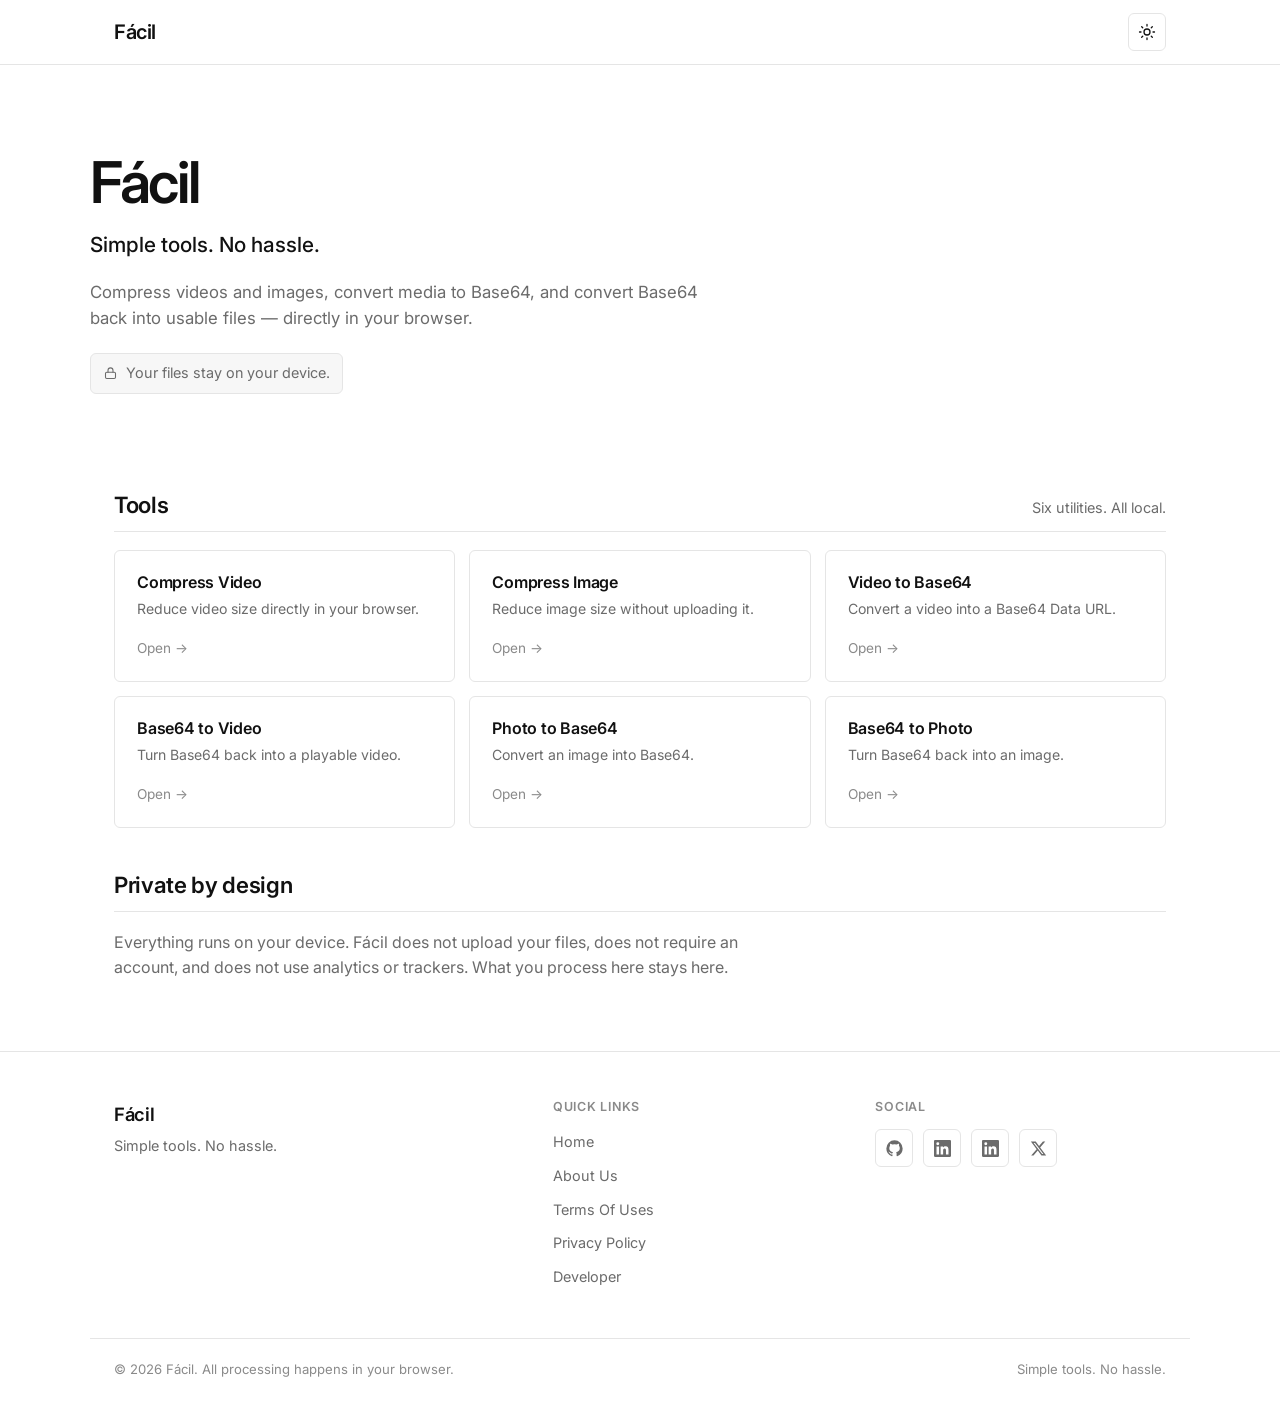
==== index.html @ db03aff7 "Add files via upload" ====
<!DOCTYPE html>
<html lang="en" data-theme="light">
<head>
<meta charset="utf-8">
<meta name="viewport" content="width=device-width, initial-scale=1, viewport-fit=cover">
<meta name="theme-color" content="#ffffff">
<meta name="description" content="Compress videos and images and convert media to and from Base64 directly in your browser. No uploads, no accounts.">
<title>Fácil — Simple Video &amp; Image Tools</title>
<link rel="icon" href="favicon.svg" type="image/svg+xml">
<script>(function(){try{var t=localStorage.getItem("facil-theme");if(!t)t=window.matchMedia("(prefers-color-scheme: dark)").matches?"dark":"light";document.documentElement.setAttribute("data-theme",t);}catch(e){}})();</script>
<link rel="preconnect" href="https://fonts.googleapis.com">
<link rel="preconnect" href="https://fonts.gstatic.com" crossorigin>
<link rel="stylesheet" href="https://fonts.googleapis.com/css2?family=Inter:wght@400;500;600;700&display=swap">
<link rel="stylesheet" href="styles.css">
</head>
<body>
<a class="skip-link" href="#main">Skip to content</a>

<header class="site-header">
  <div class="container header-inner">
    <a class="brand" href="index.html">Fácil</a>
    <button class="icon-btn" id="themeToggle" type="button" aria-label="Toggle dark mode" title="Toggle theme">
      <svg viewBox="0 0 24 24" fill="none" stroke="currentColor" stroke-width="1.7" stroke-linecap="round" stroke-linejoin="round" aria-hidden="true">
        <circle cx="12" cy="12" r="4"></circle>
        <path d="M12 2v2M12 20v2M4.9 4.9l1.4 1.4M17.7 17.7l1.4 1.4M2 12h2M20 12h2M4.9 19.1l1.4-1.4M17.7 6.3l1.4-1.4"></path>
      </svg>
    </button>
  </div>
</header>

<main id="main">

  <!-- ================= HOME ================= -->
  <section id="homeView">
    <div class="container hero">
      <h1>Fácil</h1>
      <p class="tagline">Simple tools. No hassle.</p>
      <p class="lead">Compress videos and images, convert media to Base64, and convert Base64 back into usable files — directly in your browser.</p>
      <p class="privacy-line">
        <svg viewBox="0 0 24 24" fill="none" stroke="currentColor" stroke-width="1.7" stroke-linecap="round" stroke-linejoin="round" aria-hidden="true"><rect x="4" y="10" width="16" height="10" rx="2"></rect><path d="M8 10V7a4 4 0 0 1 8 0v3"></path></svg>
        Your files stay on your device.
      </p>
    </div>

    <div class="container">
      <div class="section-head">
        <h2>Tools</h2>
        <p>Six utilities. All local.</p>
      </div>
      <div class="tool-grid">
        <button class="tool-card" data-tool="compress-video" type="button">
          <h3>Compress Video</h3>
          <p>Reduce video size directly in your browser.</p>
          <span class="card-arrow">Open &rarr;</span>
        </button>
        <button class="tool-card" data-tool="compress-image" type="button">
          <h3>Compress Image</h3>
          <p>Reduce image size without uploading it.</p>
          <span class="card-arrow">Open &rarr;</span>
        </button>
        <button class="tool-card" data-tool="video-to-base64" type="button">
          <h3>Video to Base64</h3>
          <p>Convert a video into a Base64 Data URL.</p>
          <span class="card-arrow">Open &rarr;</span>
        </button>
        <button class="tool-card" data-tool="base64-to-video" type="button">
          <h3>Base64 to Video</h3>
          <p>Turn Base64 back into a playable video.</p>
          <span class="card-arrow">Open &rarr;</span>
        </button>
        <button class="tool-card" data-tool="photo-to-base64" type="button">
          <h3>Photo to Base64</h3>
          <p>Convert an image into Base64.</p>
          <span class="card-arrow">Open &rarr;</span>
        </button>
        <button class="tool-card" data-tool="base64-to-photo" type="button">
          <h3>Base64 to Photo</h3>
          <p>Turn Base64 back into an image.</p>
          <span class="card-arrow">Open &rarr;</span>
        </button>
      </div>

      <div class="section-head">
        <h2>Private by design</h2>
      </div>
      <p style="max-width:660px">Everything runs on your device. Fácil does not upload your files, does not require an account, and does not use analytics or trackers. What you process here stays here.</p>
    </div>
  </section>

  <!-- ================= VIDEO COMPRESSOR ================= -->
  <section class="tool-view" id="tool-compress-video" hidden>
    <div class="container">
      <a class="back-link" href="#home">&larr; All tools</a>
      <h1>Compress Video</h1>
      <p class="tool-sub">Reduce a video's file size in your browser. Choose a target size and Fácil encodes a new version locally. Nothing is uploaded.</p>

      <div class="two-col">
        <div class="panel">
          <div class="field">
            <label for="vc-file">Select video</label>
            <input id="vc-file" type="file" accept="video/mp4,video/webm,video/quicktime,video/x-m4v,video/*">
            <p class="help">MP4, WebM, MOV, M4V and other browser-supported formats.</p>
          </div>

          <div class="file-info" id="vc-info" hidden>
            <p class="file-name" id="vc-name">—</p>
            <dl>
              <dt>Size</dt><dd id="vc-size">—</dd>
              <dt>Duration</dt><dd id="vc-duration">—</dd>
              <dt>Resolution</dt><dd id="vc-res">—</dd>
              <dt>Format</dt><dd id="vc-format">—</dd>
            </dl>
          </div>

          <div id="vc-controls" hidden>
            <div class="field">
              <span class="help" style="margin:0 0 6px;display:block;font-weight:500;color:var(--text);font-size:.85rem">Target size</span>
              <div class="chip-row" role="radiogroup" aria-label="Target size">
                <label class="chip"><input type="radio" name="vc-target" value="30">30 MB</label>
                <label class="chip"><input type="radio" name="vc-target" value="25">25 MB</label>
                <label class="chip"><input type="radio" name="vc-target" value="20">20 MB</label>
                <label class="chip"><input type="radio" name="vc-target" value="custom">Custom</label>
              </div>
            </div>
            <div class="field" id="vc-custom-wrap" hidden>
              <label for="vc-custom">Custom target (MB)</label>
              <input id="vc-custom" type="number" min="0.1" step="0.1" value="15" inputmode="decimal">
            </div>
            <button class="btn btn-primary btn-block" id="vc-run" type="button">Compress Video</button>
          </div>

          <div class="progress-wrap" id="vc-progress" hidden>
            <p class="progress-status" id="vc-status">Preparing video…</p>
            <div class="progress-track"><div class="progress-bar" id="vc-bar"></div></div>
          </div>
          <div class="msg error" id="vc-error" hidden role="alert"></div>
        </div>

        <div>
          <div class="preview-box" id="vc-preview">
            <span class="preview-empty">No video selected</span>
          </div>
          <div class="result-box" id="vc-result" hidden>
            <p class="result-title">Complete</p>
            <div class="result-stats">
              <div class="stat"><div class="k">Original</div><div class="v" id="vc-r-orig">—</div></div>
              <div class="stat"><div class="k">Compressed</div><div class="v" id="vc-r-new">—</div></div>
              <div class="stat"><div class="k">Saved</div><div class="v ok" id="vc-r-saved">—</div></div>
              <div class="stat"><div class="k">Reduction</div><div class="v ok" id="vc-r-pct">—</div></div>
            </div>
            <button class="btn btn-primary btn-block" id="vc-download" type="button">Download Compressed Video</button>
          </div>
          <p class="help mt-16">Compression re-encodes the video in real time, so it takes about as long as the video's duration. The output is a close approximation of your target, not an exact figure.</p>
        </div>
      </div>
    </div>
  </section>

  <!-- ================= IMAGE COMPRESSOR ================= -->
  <section class="tool-view" id="tool-compress-image" hidden>
    <div class="container">
      <a class="back-link" href="#home">&larr; All tools</a>
      <h1>Compress Image</h1>
      <p class="tool-sub">Shrink an image without uploading it. Pick a quality or aim for a target size, and choose the output format.</p>

      <div class="two-col">
        <div class="panel">
          <div class="field">
            <label for="ic-file">Select image</label>
            <input id="ic-file" type="file" accept="image/jpeg,image/png,image/webp,image/*">
          </div>

          <div class="file-info" id="ic-info" hidden>
            <p class="file-name" id="ic-name">—</p>
            <dl>
              <dt>Size</dt><dd id="ic-size">—</dd>
              <dt>Dimensions</dt><dd id="ic-dims">—</dd>
              <dt>Format</dt><dd id="ic-fmt">—</dd>
            </dl>
          </div>

          <div id="ic-controls" hidden>
            <div class="field">
              <label for="ic-quality">Compression quality: <span id="ic-q-val">80</span>%</label>
              <input id="ic-quality" type="range" min="10" max="100" value="80" step="1">
              <p class="help">Lower quality means a smaller file. Applies to JPEG and WebP.</p>
            </div>
            <div class="field">
              <label for="ic-format">Output format</label>
              <select id="ic-format">
                <option value="image/jpeg">JPEG</option>
                <option value="image/webp">WebP</option>
                <option value="image/png">PNG (lossless)</option>
              </select>
            </div>
            <div class="field">
              <label for="ic-target">Target size (optional, KB)</label>
              <input id="ic-target" type="number" min="1" step="1" placeholder="e.g. 300" inputmode="numeric">
              <p class="help">Leave blank to use the quality slider. Target size is not available for PNG.</p>
            </div>
            <button class="btn btn-primary btn-block" id="ic-run" type="button">Compress Image</button>
          </div>

          <div class="msg error" id="ic-error" hidden role="alert"></div>
        </div>

        <div>
          <div class="preview-box" id="ic-preview">
            <span class="preview-empty">No image selected</span>
          </div>
          <div class="result-box" id="ic-result" hidden>
            <p class="result-title">Complete</p>
            <div class="result-stats">
              <div class="stat"><div class="k">Original</div><div class="v" id="ic-r-orig">—</div></div>
              <div class="stat"><div class="k">Compressed</div><div class="v" id="ic-r-new">—</div></div>
              <div class="stat"><div class="k">Saved</div><div class="v ok" id="ic-r-saved">—</div></div>
              <div class="stat"><div class="k">Reduction</div><div class="v ok" id="ic-r-pct">—</div></div>
            </div>
            <button class="btn btn-primary btn-block" id="ic-download" type="button">Download Compressed Image</button>
          </div>
        </div>
      </div>
    </div>
  </section>

  <!-- ================= VIDEO TO BASE64 ================= -->
  <section class="tool-view" id="tool-video-to-base64" hidden>
    <div class="container">
      <a class="back-link" href="#home">&larr; All tools</a>
      <h1>Video to Base64</h1>
      <p class="tool-sub">Convert a video into a Base64 Data URL, entirely on your device.</p>

      <div class="two-col">
        <div class="panel">
          <div class="field">
            <label for="vb-file">Select video</label>
            <input id="vb-file" type="file" accept="video/*">
          </div>
          <div class="file-info" id="vb-info" hidden>
            <p class="file-name" id="vb-name">—</p>
            <dl>
              <dt>Size</dt><dd id="vb-size">—</dd>
              <dt>Format</dt><dd id="vb-format">—</dd>
            </dl>
          </div>
          <button class="btn btn-primary btn-block" id="vb-run" type="button" hidden>Convert to Base64</button>
          <div class="progress-wrap" id="vb-progress" hidden>
            <p class="progress-status" id="vb-status">Reading file…</p>
            <div class="progress-track"><div class="progress-bar" id="vb-bar"></div></div>
          </div>
          <div class="msg warn" id="vb-warn" hidden>Large videos can produce extremely large Base64 strings (roughly 33% bigger than the file itself). This may use significant memory and the text may be slow to copy.</div>
          <div class="msg error" id="vb-error" hidden role="alert"></div>
        </div>

        <div>
          <div class="field">
            <div class="spread">
              <label for="vb-output">Base64 output</label>
              <span class="count-note" id="vb-count"></span>
            </div>
            <textarea id="vb-output" readonly placeholder="Base64 output appears here…" spellcheck="false" aria-label="Base64 output"></textarea>
          </div>
          <div class="row">
            <button class="btn btn-sm" id="vb-copy" type="button" disabled>Copy</button>
            <button class="btn btn-sm" id="vb-download" type="button" disabled>Download .txt</button>
          </div>
        </div>
      </div>
    </div>
  </section>

  <!-- ================= BASE64 TO VIDEO ================= -->
  <section class="tool-view" id="tool-base64-to-video" hidden>
    <div class="container">
      <a class="back-link" href="#home">&larr; All tools</a>
      <h1>Base64 to Video</h1>
      <p class="tool-sub">Paste a Base64 Data URL or raw Base64 and turn it back into a playable video. Decoding happens locally.</p>

      <div class="two-col">
        <div class="panel">
          <div class="field">
            <label for="bv-input">Base64 input</label>
            <textarea id="bv-input" placeholder="data:video/mp4;base64,… or raw Base64" spellcheck="false"></textarea>
          </div>
          <div class="field">
            <label for="bv-mime">MIME type (if not included in the string)</label>
            <select id="bv-mime">
              <option value="">Auto-detect</option>
              <option value="video/mp4">video/mp4</option>
              <option value="video/webm">video/webm</option>
              <option value="video/quicktime">video/quicktime (MOV)</option>
              <option value="video/x-m4v">video/x-m4v</option>
            </select>
          </div>
          <button class="btn btn-primary btn-block" id="bv-run" type="button">Decode to Video</button>
          <div class="msg error" id="bv-error" hidden role="alert"></div>
        </div>

        <div>
          <div class="file-info" id="bv-info" hidden>
            <p class="file-name" id="bv-name">—</p>
            <dl>
              <dt>Detected format</dt><dd id="bv-format">—</dd>
              <dt>File size</dt><dd id="bv-size">—</dd>
            </dl>
          </div>
          <div class="preview-box" id="bv-preview">
            <span class="preview-empty">No video decoded</span>
          </div>
          <div class="mt-16">
            <button class="btn btn-primary btn-block" id="bv-download" type="button" disabled>Download Video</button>
          </div>
        </div>
      </div>
    </div>
  </section>

  <!-- ================= PHOTO TO BASE64 ================= -->
  <section class="tool-view" id="tool-photo-to-base64" hidden>
    <div class="container">
      <a class="back-link" href="#home">&larr; All tools</a>
      <h1>Photo to Base64</h1>
      <p class="tool-sub">Convert an image into a Base64 Data URL. Nothing leaves your device.</p>

      <div class="two-col">
        <div class="panel">
          <div class="field">
            <label for="pb-file">Select image</label>
            <input id="pb-file" type="file" accept="image/*">
          </div>
          <div class="file-info" id="pb-info" hidden>
            <p class="file-name" id="pb-name">—</p>
            <dl>
              <dt>Size</dt><dd id="pb-size">—</dd>
              <dt>Format</dt><dd id="pb-format">—</dd>
            </dl>
          </div>
          <button class="btn btn-primary btn-block" id="pb-run" type="button" hidden>Convert to Base64</button>
          <div class="msg warn" id="pb-warn" hidden>Very large images produce very long Base64 strings. This may use significant memory.</div>
          <div class="msg error" id="pb-error" hidden role="alert"></div>
        </div>

        <div>
          <div class="preview-box" id="pb-preview">
            <span class="preview-empty">No image selected</span>
          </div>
          <div class="field mt-16">
            <div class="spread">
              <label for="pb-output">Base64 output</label>
              <span class="count-note" id="pb-count"></span>
            </div>
            <textarea id="pb-output" readonly placeholder="Base64 output appears here…" spellcheck="false" aria-label="Base64 output"></textarea>
          </div>
          <div class="row">
            <button class="btn btn-sm" id="pb-copy" type="button" disabled>Copy</button>
            <button class="btn btn-sm" id="pb-download" type="button" disabled>Download .txt</button>
          </div>
        </div>
      </div>
    </div>
  </section>

  <!-- ================= BASE64 TO PHOTO ================= -->
  <section class="tool-view" id="tool-base64-to-photo" hidden>
    <div class="container">
      <a class="back-link" href="#home">&larr; All tools</a>
      <h1>Base64 to Photo</h1>
      <p class="tool-sub">Paste a Base64 Data URL or raw Base64 and decode it back into an image, locally.</p>

      <div class="two-col">
        <div class="panel">
          <div class="field">
            <label for="bp-input">Base64 input</label>
            <textarea id="bp-input" placeholder="data:image/png;base64,… or raw Base64" spellcheck="false"></textarea>
          </div>
          <div class="field">
            <label for="bp-mime">MIME type (if not included in the string)</label>
            <select id="bp-mime">
              <option value="">Auto-detect</option>
              <option value="image/jpeg">image/jpeg</option>
              <option value="image/png">image/png</option>
              <option value="image/webp">image/webp</option>
              <option value="image/gif">image/gif</option>
            </select>
          </div>
          <button class="btn btn-primary btn-block" id="bp-run" type="button">Decode to Image</button>
          <div class="msg error" id="bp-error" hidden role="alert"></div>
        </div>

        <div>
          <div class="file-info" id="bp-info" hidden>
            <p class="file-name" id="bp-name">—</p>
            <dl>
              <dt>Detected format</dt><dd id="bp-format">—</dd>
              <dt>File size</dt><dd id="bp-size">—</dd>
            </dl>
          </div>
          <div class="preview-box" id="bp-preview">
            <span class="preview-empty">No image decoded</span>
          </div>
          <div class="mt-16">
            <button class="btn btn-primary btn-block" id="bp-download" type="button" disabled>Download Image</button>
          </div>
        </div>
      </div>
    </div>
  </section>

</main>

<footer class="site-footer">
  <div class="container footer-grid">
    <div class="footer-brand">
      <span class="brand">Fácil</span>
      <p>Simple tools. No hassle.</p>
    </div>
    <div class="footer-col">
      <h4>Quick Links</h4>
      <ul>
        <li><a href="index.html">Home</a></li>
        <li><a href="about.html">About Us</a></li>
        <li><a href="terms.html">Terms Of Uses</a></li>
        <li><a href="privacy.html">Privacy Policy</a></li>
        <li><a href="developer.html">Developer</a></li>
      </ul>
    </div>
    <div class="footer-col">
      <h4>Social</h4>
      <div class="socials">
        <a href="https://github.com/ItsNobodyX" target="_blank" rel="noopener noreferrer" aria-label="GitHub: Developer profile">
          <svg viewBox="0 0 24 24" fill="currentColor" aria-hidden="true"><path d="M12 .5A11.5 11.5 0 0 0 .5 12a11.5 11.5 0 0 0 7.86 10.92c.58.1.79-.25.79-.56v-2c-3.2.7-3.88-1.54-3.88-1.54-.53-1.34-1.29-1.7-1.29-1.7-1.05-.72.08-.7.08-.7 1.16.08 1.77 1.2 1.77 1.2 1.03 1.77 2.7 1.26 3.36.96.1-.75.4-1.26.73-1.55-2.55-.29-5.24-1.28-5.24-5.7 0-1.26.45-2.29 1.19-3.1-.12-.29-.52-1.46.11-3.05 0 0 .97-.31 3.18 1.18a11 11 0 0 1 5.8 0c2.2-1.49 3.17-1.18 3.17-1.18.63 1.59.23 2.76.11 3.05.74.81 1.19 1.84 1.19 3.1 0 4.43-2.7 5.4-5.26 5.69.41.36.78 1.06.78 2.14v3.17c0 .31.2.67.8.56A11.5 11.5 0 0 0 23.5 12 11.5 11.5 0 0 0 12 .5Z"/></svg>
        </a>
        <a href="https://www.linkedin.com/in/nikhil-kumar-31b914341" target="_blank" rel="noopener noreferrer" aria-label="Developer Profile: Follow me">
          <svg viewBox="0 0 24 24" fill="currentColor" aria-hidden="true"><path d="M20.45 20.45h-3.56v-5.57c0-1.33-.02-3.04-1.85-3.04-1.85 0-2.13 1.45-2.13 2.94v5.67H9.35V9h3.42v1.56h.05c.48-.9 1.64-1.85 3.37-1.85 3.6 0 4.27 2.37 4.27 5.46v6.28ZM5.34 7.43a2.06 2.06 0 1 1 0-4.13 2.06 2.06 0 0 1 0 4.13ZM7.12 20.45H3.55V9h3.57v11.45ZM22.22 0H1.77C.79 0 0 .77 0 1.73v20.54C0 23.23.79 24 1.77 24h20.45c.98 0 1.78-.77 1.78-1.73V1.73C24 .77 23.2 0 22.22 0Z"/></svg>
        </a>
        <a href="https://www.linkedin.com/company/kimitechnologies/" target="_blank" rel="noopener noreferrer" aria-label="Company Profile: Follow page">
          <svg viewBox="0 0 24 24" fill="currentColor" aria-hidden="true"><path d="M20.45 20.45h-3.56v-5.57c0-1.33-.02-3.04-1.85-3.04-1.85 0-2.13 1.45-2.13 2.94v5.67H9.35V9h3.42v1.56h.05c.48-.9 1.64-1.85 3.37-1.85 3.6 0 4.27 2.37 4.27 5.46v6.28ZM5.34 7.43a2.06 2.06 0 1 1 0-4.13 2.06 2.06 0 0 1 0 4.13ZM7.12 20.45H3.55V9h3.57v11.45ZM22.22 0H1.77C.79 0 0 .77 0 1.73v20.54C0 23.23.79 24 1.77 24h20.45c.98 0 1.78-.77 1.78-1.73V1.73C24 .77 23.2 0 22.22 0Z"/></svg>
        </a>
        <a href="https://x.com/mrnooffline" target="_blank" rel="noopener noreferrer" aria-label="Developer Profile: Follow me">
          <svg viewBox="0 0 24 24" fill="currentColor" aria-hidden="true"><path d="M18.24 2.25h3.31l-7.23 8.26 8.5 11.24h-6.66l-5.22-6.82-5.97 6.82H1.66l7.73-8.84L1.25 2.25h6.83l4.71 6.23 5.45-6.23Zm-1.16 17.52h1.83L7.02 4.13H5.06l12.02 15.64Z"/></svg>
        </a>
      </div>
    </div>
  </div>
  <div class="container footer-bottom">
    <span>© 2026 Fácil. All processing happens in your browser.</span>
    <span>Simple tools. No hassle.</span>
  </div>
</footer>

<script src="script.js" defer></script>
</body>
</html>
---- styles.css ----
/* Fácil — design system
   Minimal, editorial, monochrome. OpenAI-inspired principles, original assets. */

:root {
  --bg: #ffffff;
  --bg-2: #f7f7f7;
  --surface: #ffffff;
  --border: #e5e5e5;
  --border-strong: #d4d4d4;
  --text: #111111;
  --text-2: #6b6b6b;
  --text-3: #8a8a8a;
  --accent: #111111;
  --accent-text: #ffffff;
  --danger: #b42318;
  --danger-bg: #fef3f2;
  --ok: #067647;
  --focus: #111111;
  --radius: 6px;
  --radius-sm: 4px;
  --maxw: 1100px;
  --header-h: 64px;
  color-scheme: light;
}

html[data-theme="dark"] {
  --bg: #0d0d0d;
  --bg-2: #171717;
  --surface: #171717;
  --border: #2a2a2a;
  --border-strong: #3a3a3a;
  --text: #f5f5f5;
  --text-2: #a0a0a0;
  --text-3: #7d7d7d;
  --accent: #f5f5f5;
  --accent-text: #0d0d0d;
  --danger: #ff9a8f;
  --danger-bg: #2a1614;
  --ok: #7ee2b0;
  --focus: #f5f5f5;
  color-scheme: dark;
}

* { box-sizing: border-box; }

html { -webkit-text-size-adjust: 100%; }

body {
  margin: 0;
  background: var(--bg);
  color: var(--text);
  font-family: "Inter", "Helvetica Neue", Helvetica, Arial, sans-serif;
  font-size: 16px;
  line-height: 1.55;
  font-weight: 400;
  -webkit-font-smoothing: antialiased;
  text-rendering: optimizeLegibility;
}

h1, h2, h3, h4 {
  font-weight: 600;
  line-height: 1.18;
  letter-spacing: -0.015em;
  margin: 0 0 0.5em;
  color: var(--text);
}
h1 { font-size: 2.1rem; letter-spacing: -0.03em; }
h2 { font-size: 1.4rem; }
h3 { font-size: 1.05rem; }
p { margin: 0 0 1em; color: var(--text-2); }
a { color: var(--text); text-decoration: none; }
a:hover { text-decoration: underline; text-underline-offset: 3px; }

.container {
  width: 100%;
  max-width: var(--maxw);
  margin: 0 auto;
  padding: 0 24px;
}

.skip-link {
  position: absolute;
  left: -9999px;
  top: 0;
  background: var(--accent);
  color: var(--accent-text);
  padding: 10px 14px;
  z-index: 100;
  border-radius: var(--radius-sm);
}
.skip-link:focus { left: 12px; top: 12px; }

/* ---------- Header ---------- */
.site-header {
  position: sticky;
  top: 0;
  z-index: 40;
  background: color-mix(in srgb, var(--bg) 88%, transparent);
  backdrop-filter: saturate(180%) blur(10px);
  border-bottom: 1px solid var(--border);
}
.header-inner {
  height: var(--header-h);
  display: flex;
  align-items: center;
  justify-content: space-between;
}
.brand {
  font-size: 1.25rem;
  font-weight: 600;
  letter-spacing: -0.02em;
  color: var(--text);
}
.brand:hover { text-decoration: none; }

.icon-btn {
  display: inline-flex;
  align-items: center;
  justify-content: center;
  width: 38px;
  height: 38px;
  border: 1px solid var(--border);
  background: var(--surface);
  color: var(--text);
  border-radius: var(--radius);
  cursor: pointer;
  padding: 0;
}
.icon-btn:hover { border-color: var(--border-strong); }
.icon-btn svg { width: 18px; height: 18px; }

/* ---------- Buttons ---------- */
.btn {
  display: inline-flex;
  align-items: center;
  justify-content: center;
  gap: 8px;
  min-height: 44px;
  padding: 10px 18px;
  border: 1px solid var(--border-strong);
  background: var(--surface);
  color: var(--text);
  font: inherit;
  font-weight: 500;
  font-size: 0.95rem;
  border-radius: var(--radius);
  cursor: pointer;
  text-align: center;
}
.btn:hover { border-color: var(--text); }
.btn:disabled { opacity: 0.5; cursor: not-allowed; }
.btn-primary {
  background: var(--accent);
  color: var(--accent-text);
  border-color: var(--accent);
}
.btn-primary:hover { border-color: var(--accent); opacity: 0.9; }
.btn-block { width: 100%; }
.btn-sm { min-height: 36px; padding: 6px 12px; font-size: 0.85rem; }

:focus-visible {
  outline: 2px solid var(--focus);
  outline-offset: 2px;
}

/* ---------- Hero ---------- */
.hero { padding: 84px 0 40px; }
.hero h1 {
  font-size: clamp(2.4rem, 7vw, 3.6rem);
  letter-spacing: -0.04em;
  margin-bottom: 12px;
}
.hero .tagline {
  font-size: clamp(1.05rem, 2.5vw, 1.3rem);
  color: var(--text);
  font-weight: 500;
  margin-bottom: 18px;
}
.hero .lead {
  font-size: 1.05rem;
  max-width: 640px;
  color: var(--text-2);
  margin-bottom: 22px;
}
.privacy-line {
  display: inline-flex;
  align-items: center;
  gap: 8px;
  font-size: 0.9rem;
  color: var(--text-2);
  border: 1px solid var(--border);
  border-radius: var(--radius);
  padding: 8px 12px;
  background: var(--bg-2);
}
.privacy-line svg { width: 15px; height: 15px; flex: none; }

/* ---------- Section heads ---------- */
.section-head {
  display: flex;
  align-items: baseline;
  justify-content: space-between;
  gap: 16px;
  margin: 44px 0 18px;
  padding-bottom: 12px;
  border-bottom: 1px solid var(--border);
}
.section-head h2 { margin: 0; }
.section-head p { margin: 0; font-size: 0.9rem; }

/* ---------- Tool grid ---------- */
.tool-grid {
  display: grid;
  grid-template-columns: repeat(3, 1fr);
  gap: 14px;
}
.tool-card {
  display: flex;
  flex-direction: column;
  gap: 6px;
  padding: 22px;
  border: 1px solid var(--border);
  border-radius: var(--radius);
  background: var(--surface);
  color: var(--text);
  cursor: pointer;
  text-align: left;
  font: inherit;
  min-height: 132px;
  transition: border-color 0.15s ease;
}
.tool-card:hover { border-color: var(--text); text-decoration: none; }
.tool-card h3 { margin: 0; font-size: 1rem; }
.tool-card p { margin: 0; font-size: 0.88rem; color: var(--text-2); }
.tool-card .card-arrow { margin-top: auto; color: var(--text-3); font-size: 0.85rem; }

/* ---------- Tool views ---------- */
.tool-view { padding: 40px 0 20px; }
.tool-view[hidden] { display: none; }
.back-link {
  display: inline-flex;
  align-items: center;
  gap: 6px;
  font-size: 0.88rem;
  color: var(--text-2);
  margin-bottom: 18px;
}
.back-link:hover { color: var(--text); }
.tool-view > .container > h1 { font-size: 1.9rem; margin-bottom: 6px; }
.tool-sub { color: var(--text-2); max-width: 660px; margin-bottom: 28px; }

.panel {
  border: 1px solid var(--border);
  border-radius: var(--radius);
  background: var(--surface);
  padding: 22px;
}
.two-col {
  display: grid;
  grid-template-columns: 1fr 1fr;
  gap: 20px;
  align-items: start;
}

/* ---------- Form controls ---------- */
label { font-size: 0.85rem; font-weight: 500; color: var(--text); }
.field { margin-bottom: 18px; }
.field > label { display: block; margin-bottom: 6px; }

input[type="text"],
input[type="number"],
select,
textarea {
  width: 100%;
  font: inherit;
  font-size: 0.95rem;
  color: var(--text);
  background: var(--bg);
  border: 1px solid var(--border-strong);
  border-radius: var(--radius);
  padding: 11px 12px;
}
textarea { resize: vertical; min-height: 120px; font-family: ui-monospace, "SFMono-Regular", Menlo, Consolas, monospace; font-size: 0.82rem; line-height: 1.5; }

input[type="file"] {
  width: 100%;
  font-size: 0.9rem;
  color: var(--text-2);
  background: var(--bg-2);
  border: 1px dashed var(--border-strong);
  border-radius: var(--radius);
  padding: 16px 14px;
  cursor: pointer;
}
input[type="file"]::file-selector-button {
  font: inherit;
  font-weight: 500;
  margin-right: 12px;
  padding: 8px 14px;
  border: 1px solid var(--border-strong);
  border-radius: var(--radius);
  background: var(--surface);
  color: var(--text);
  cursor: pointer;
}

.radio-row, .chip-row { display: flex; flex-wrap: wrap; gap: 8px; }
.chip {
  display: inline-flex;
  align-items: center;
  gap: 7px;
  border: 1px solid var(--border-strong);
  border-radius: var(--radius);
  padding: 9px 14px;
  font-size: 0.9rem;
  cursor: pointer;
  background: var(--surface);
  min-height: 42px;
}
.chip input { accent-color: var(--accent); margin: 0; }
.chip:has(input:checked) { border-color: var(--text); background: var(--bg-2); }

.help { font-size: 0.8rem; color: var(--text-3); margin: 6px 0 0; }

/* ---------- File info ---------- */
.file-info {
  border: 1px solid var(--border);
  border-radius: var(--radius);
  padding: 14px 16px;
  background: var(--bg-2);
  margin-bottom: 18px;
}
.file-info dl { margin: 0; display: grid; grid-template-columns: auto 1fr; gap: 4px 14px; }
.file-info dt { font-size: 0.82rem; color: var(--text-3); }
.file-info dd { margin: 0; font-size: 0.86rem; color: var(--text); word-break: break-word; }
.file-name { font-weight: 500; margin: 0 0 10px; font-size: 0.95rem; color: var(--text); word-break: break-all; }

/* ---------- Preview ---------- */
.preview-box {
  border: 1px solid var(--border);
  border-radius: var(--radius);
  background: var(--bg-2);
  min-height: 180px;
  display: flex;
  align-items: center;
  justify-content: center;
  overflow: hidden;
  padding: 10px;
}
.preview-box img,
.preview-box video { max-width: 100%; max-height: 320px; display: block; border-radius: var(--radius-sm); }
.preview-empty { color: var(--text-3); font-size: 0.88rem; }

/* ---------- Progress ---------- */
.progress-wrap { margin: 18px 0; }
.progress-status { font-size: 0.88rem; color: var(--text-2); margin-bottom: 8px; }
.progress-track {
  height: 8px;
  background: var(--bg-2);
  border: 1px solid var(--border);
  border-radius: 4px;
  overflow: hidden;
}
.progress-bar {
  height: 100%;
  width: 0;
  background: var(--accent);
  transition: width 0.2s ease;
}

/* ---------- Results ---------- */
.result-box {
  border: 1px solid var(--border);
  border-radius: var(--radius);
  padding: 18px;
  margin-top: 18px;
  background: var(--surface);
}
.result-box[hidden] { display: none; }
.result-title { font-weight: 600; margin: 0 0 12px; color: var(--text); font-size: 0.95rem; }
.result-stats { display: grid; grid-template-columns: repeat(2, 1fr); gap: 12px 18px; margin-bottom: 16px; }
.stat { border-left: 2px solid var(--border-strong); padding-left: 12px; }
.stat .k { font-size: 0.76rem; color: var(--text-3); text-transform: uppercase; letter-spacing: 0.04em; }
.stat .v { font-size: 1.05rem; font-weight: 600; color: var(--text); }
.stat .v.ok { color: var(--ok); }

/* ---------- Messages ---------- */
.msg {
  border-radius: var(--radius);
  padding: 12px 14px;
  font-size: 0.88rem;
  margin: 14px 0;
  border: 1px solid var(--border);
  background: var(--bg-2);
  color: var(--text-2);
}
.msg[hidden] { display: none; }
.msg.error { border-color: var(--danger); background: var(--danger-bg); color: var(--danger); }
.msg.warn { border-color: var(--border-strong); color: var(--text); }
.msg.ok { border-color: var(--ok); color: var(--ok); }

/* ---------- Footer ---------- */
.site-footer {
  border-top: 1px solid var(--border);
  margin-top: 72px;
  padding: 48px 0 28px;
  background: var(--bg);
}
.footer-grid {
  display: grid;
  grid-template-columns: 1.4fr 1fr 1fr;
  gap: 32px;
}
.footer-brand .brand { font-size: 1.15rem; }
.footer-brand p { margin: 6px 0 0; font-size: 0.9rem; }
.footer-col h4 {
  font-size: 0.78rem;
  text-transform: uppercase;
  letter-spacing: 0.06em;
  color: var(--text-3);
  margin-bottom: 14px;
}
.footer-col ul { list-style: none; margin: 0; padding: 0; }
.footer-col li { margin-bottom: 9px; }
.footer-col a { font-size: 0.9rem; color: var(--text-2); }
.footer-col a:hover { color: var(--text); }
.socials { display: flex; gap: 10px; }
.socials a {
  display: inline-flex;
  align-items: center;
  justify-content: center;
  width: 38px;
  height: 38px;
  border: 1px solid var(--border);
  border-radius: var(--radius);
  color: var(--text-2);
}
.socials a:hover { border-color: var(--text); color: var(--text); text-decoration: none; }
.socials svg { width: 17px; height: 17px; }
.footer-bottom {
  margin-top: 40px;
  padding-top: 20px;
  border-top: 1px solid var(--border);
  font-size: 0.82rem;
  color: var(--text-3);
  display: flex;
  justify-content: space-between;
  gap: 12px;
  flex-wrap: wrap;
}

/* ---------- Content pages ---------- */
.page { padding: 56px 0 20px; }
.page .container { max-width: 760px; }
.page h1 { margin-bottom: 8px; }
.page .updated { font-size: 0.85rem; color: var(--text-3); margin-bottom: 32px; }
.page h2 { font-size: 1.15rem; margin-top: 36px; }
.page p, .page li { color: var(--text-2); }
.page ul { padding-left: 20px; }
.page li { margin-bottom: 8px; }

/* ---------- Utilities ---------- */
.mt-16 { margin-top: 16px; }
.mt-24 { margin-top: 24px; }
.row { display: flex; gap: 10px; flex-wrap: wrap; }
.spread { display: flex; justify-content: space-between; align-items: center; gap: 10px; flex-wrap: wrap; }
.mono { font-family: ui-monospace, "SFMono-Regular", Menlo, Consolas, monospace; }
.visually-hidden {
  position: absolute; width: 1px; height: 1px; padding: 0; margin: -1px;
  overflow: hidden; clip: rect(0 0 0 0); white-space: nowrap; border: 0;
}
.count-note { font-size: 0.8rem; color: var(--text-3); }

/* ---------- Responsive ---------- */
@media (max-width: 900px) {
  .tool-grid { grid-template-columns: repeat(2, 1fr); }
  .footer-grid { grid-template-columns: 1fr 1fr; }
  .footer-brand { grid-column: 1 / -1; }
}
@media (max-width: 640px) {
  .container { padding: 0 18px; }
  .hero { padding: 52px 0 28px; }
  .tool-grid { grid-template-columns: 1fr; }
  .two-col { grid-template-columns: 1fr; }
  .result-stats { grid-template-columns: 1fr; }
  .footer-grid { grid-template-columns: 1fr; }
  .footer-bottom { flex-direction: column; }
  .btn { width: 100%; }
  .row .btn { width: auto; }
}
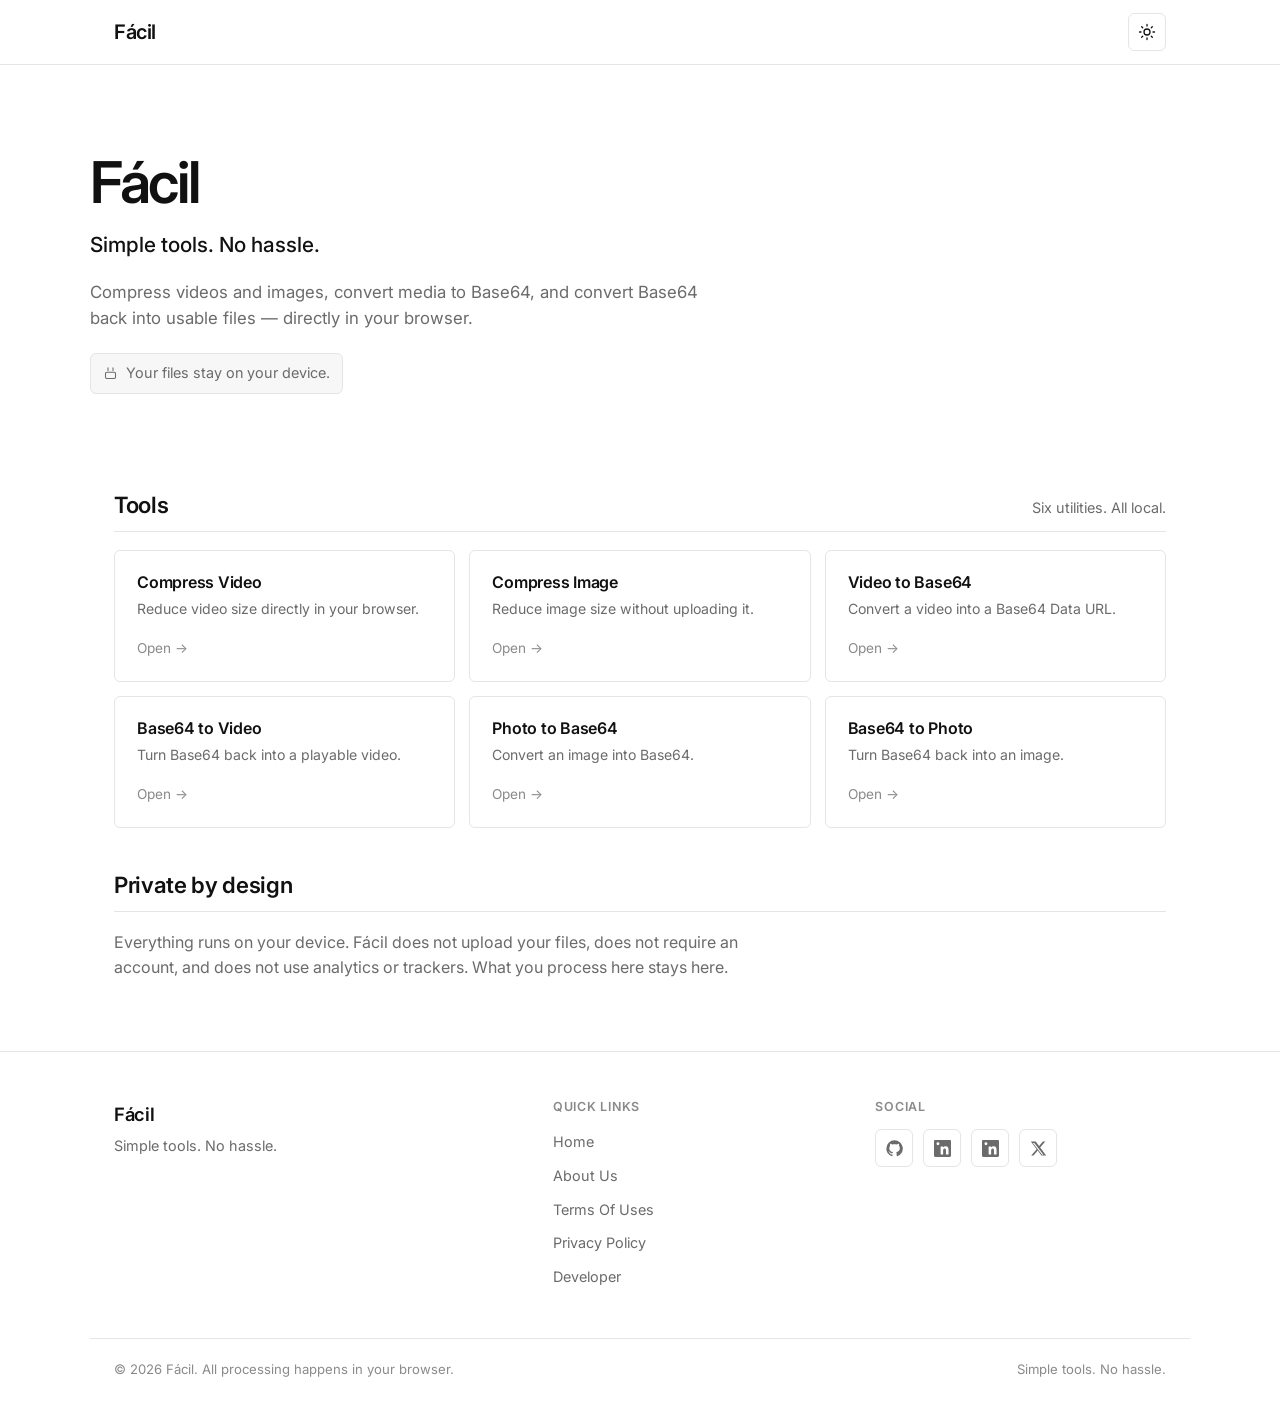
==== commit 29162b78: "feat: Add video format options, quality/size compression modes, and Video to Base64 memory managemen" ====
--- a/index.html
+++ b/index.html
@@ -7,7 +7,7 @@
 <meta name="description" content="Compress videos and images and convert media to and from Base64 directly in your browser. No uploads, no accounts.">
 <title>Fácil — Simple Video &amp; Image Tools</title>
 <link rel="icon" href="favicon.svg" type="image/svg+xml">
-<script>(function(){try{var t=localStorage.getItem("facil-theme");if(!t)t=window.matchMedia("(prefers-color-scheme: dark)").matches?"dark":"light";document.documentElement.setAttribute("data-theme",t);}catch(e){}})();</script>
+<script>(function(){try{var t=localStorage.getItem("facil-theme");if(!t)t=window.matchMedia("(prefers-color-scheme: dark)").matches?"dark":"light";document.documentElement.setAttribute("data-theme",t)}catch(e){}})()</script>
 <link rel="preconnect" href="https://fonts.googleapis.com">
 <link rel="preconnect" href="https://fonts.gstatic.com" crossorigin>
 <link rel="stylesheet" href="https://fonts.googleapis.com/css2?family=Inter:wght@400;500;600;700&display=swap">
@@ -37,7 +37,7 @@
       <p class="tagline">Simple tools. No hassle.</p>
       <p class="lead">Compress videos and images, convert media to Base64, and convert Base64 back into usable files — directly in your browser.</p>
       <p class="privacy-line">
-        <svg viewBox="0 0 24 24" fill="none" stroke="currentColor" stroke-width="1.7" stroke-linecap="round" stroke-linejoin="round" aria-hidden="true"><rect x="4" y="10" width="16" height="10" rx="2"></rect><path d="M8 10V7a4 4 0 0 1 8 0v3"></path></svg>
+        <svg viewBox="0 0 24 24" fill="none" stroke="currentColor" stroke-width="1.7" stroke-linecap="round" stroke-linejoin="round" aria-hidden="true"><rect x="4" y="10" width="16" height="10" rx="2"/><line x1="8" y1="7" x2="8" y2="3"/><line x1="16" y1="7" x2="16" y2="3"/></svg>
         Your files stay on your device.
       </p>
     </div>
@@ -114,6 +114,14 @@
 
           <div id="vc-controls" hidden>
             <div class="field">
+              <span class="help" style="margin:0 0 6px;display:block;font-weight:500;color:var(--text);font-size:.85rem">Compression Mode</span>
+              <div class="chip-row" role="radiogroup" aria-label="Compression mode">
+                <label class="chip"><input type="radio" name="vc-mode" value="size" checked>By Size</label>
+                <label class="chip"><input type="radio" name="vc-mode" value="quality">By Quality</label>
+              </div>
+            </div>
+
+            <div class="field" id="vc-size-mode">
               <span class="help" style="margin:0 0 6px;display:block;font-weight:500;color:var(--text);font-size:.85rem">Target size</span>
               <div class="chip-row" role="radiogroup" aria-label="Target size">
                 <label class="chip"><input type="radio" name="vc-target" value="30">30 MB</label>
@@ -126,6 +134,23 @@
               <label for="vc-custom">Custom target (MB)</label>
               <input id="vc-custom" type="number" min="0.1" step="0.1" value="15" inputmode="decimal">
             </div>
+
+            <div class="field" id="vc-quality-mode" hidden>
+              <label for="vc-quality-slider">Video Quality: <span id="vc-q-val">70</span>%</label>
+              <input id="vc-quality-slider" type="range" min="20" max="100" value="70" step="5">
+              <p class="help">Lower quality = smaller file. Higher quality = better appearance.</p>
+            </div>
+
+            <div class="field">
+              <label for="vc-format">Output Format</label>
+              <select id="vc-format">
+                <option value="video/webm;codecs=vp9,opus">WebM (VP9) - Best compression</option>
+                <option value="video/webm;codecs=vp8,opus">WebM (VP8) - Good compression</option>
+                <option value="video/mp4">MP4 (H.264) - Wide compatibility</option>
+              </select>
+              <p class="help">Choose format based on compatibility and compression needs.</p>
+            </div>
+
             <button class="btn btn-primary btn-block" id="vc-run" type="button">Compress Video</button>
           </div>
 
@@ -150,7 +175,7 @@
             </div>
             <button class="btn btn-primary btn-block" id="vc-download" type="button">Download Compressed Video</button>
           </div>
-          <p class="help mt-16">Compression re-encodes the video in real time, so it takes about as long as the video's duration. The output is a close approximation of your target, not an exact figure.</p>
+          <p class="help mt-16">Compression re-encodes the video in real time, so it takes about as long as the video's duration. The output is a close approximation of your target, not an exact match. WebM formats offer better compression.</p>
         </div>
       </div>
     </div>
@@ -243,6 +268,19 @@
               <dt>Format</dt><dd id="vb-format">—</dd>
             </dl>
           </div>
+
+          <div id="vb-options" hidden>
+            <div class="field">
+              <label for="vb-chunk-size">Processing Method</label>
+              <select id="vb-chunk-size">
+                <option value="auto">Auto (recommended)</option>
+                <option value="full">Load entire file</option>
+                <option value="chunked">Process in chunks (for large files)</option>
+              </select>
+              <p class="help">Choose 'Chunked' for very large videos to reduce memory usage.</p>
+            </div>
+          </div>
+
           <button class="btn btn-primary btn-block" id="vb-run" type="button" hidden>Convert to Base64</button>
           <div class="progress-wrap" id="vb-progress" hidden>
             <p class="progress-status" id="vb-status">Reading file…</p>
@@ -428,16 +466,16 @@
       <h4>Social</h4>
       <div class="socials">
         <a href="https://github.com/ItsNobodyX" target="_blank" rel="noopener noreferrer" aria-label="GitHub: Developer profile">
-          <svg viewBox="0 0 24 24" fill="currentColor" aria-hidden="true"><path d="M12 .5A11.5 11.5 0 0 0 .5 12a11.5 11.5 0 0 0 7.86 10.92c.58.1.79-.25.79-.56v-2c-3.2.7-3.88-1.54-3.88-1.54-.53-1.34-1.29-1.7-1.29-1.7-1.05-.72.08-.7.08-.7 1.16.08 1.77 1.2 1.77 1.2 1.03 1.77 2.7 1.26 3.36.96.1-.75.4-1.26.73-1.55-2.55-.29-5.24-1.28-5.24-5.7 0-1.26.45-2.29 1.19-3.1-.12-.29-.52-1.46.11-3.05 0 0 .97-.31 3.18 1.18a11 11 0 0 1 5.8 0c2.2-1.49 3.17-1.18 3.17-1.18.63 1.59.23 2.76.11 3.05.74.81 1.19 1.84 1.19 3.1 0 4.43-2.7 5.4-5.26 5.69.41.36.78 1.06.78 2.14v3.17c0 .31.2.67.8.56A11.5 11.5 0 0 0 23.5 12 11.5 11.5 0 0 0 12 .5Z"/></svg>
+          <svg viewBox="0 0 24 24" fill="currentColor" aria-hidden="true"><path d="M12 .5A11.5 11.5 0 0 0 .5 12a11.5 11.5 0 0 0 7.86 10.92c.58.1.79-.25.79-.56v-2c-3.2.7-3.88-1.54-3.88-1.54-.53-1.36-1.3-1.72-1.3-1.72-1.05-.72.08-.7.08-.7 1.17.08 1.78 1.2 1.78 1.2 1.03 1.77 2.7 1.26 3.36.96.1-.75.4-1.26.73-1.55-2.55-.28-5.23-1.27-5.23-5.65 0-1.25.45-2.27 1.2-3.07-.12-.3-.52-1.42.1-2.97 0 0 .98-.31 3.2 1.19.93-.26 1.92-.39 2.9-.39.99 0 1.97.13 2.9.39 2.22-1.5 3.2-1.19 3.2-1.19.63 1.55.23 2.68.11 2.97.75.8 1.2 1.82 1.2 3.07 0 4.4-2.68 5.37-5.24 5.64.42.36.8 1.07.8 2.15v3.2c0 .31.21.66.79.56A11.5 11.5 0 0 0 12 .5Z"/></svg>
         </a>
         <a href="https://www.linkedin.com/in/nikhil-kumar-31b914341" target="_blank" rel="noopener noreferrer" aria-label="Developer Profile: Follow me">
-          <svg viewBox="0 0 24 24" fill="currentColor" aria-hidden="true"><path d="M20.45 20.45h-3.56v-5.57c0-1.33-.02-3.04-1.85-3.04-1.85 0-2.13 1.45-2.13 2.94v5.67H9.35V9h3.42v1.56h.05c.48-.9 1.64-1.85 3.37-1.85 3.6 0 4.27 2.37 4.27 5.46v6.28ZM5.34 7.43a2.06 2.06 0 1 1 0-4.13 2.06 2.06 0 0 1 0 4.13ZM7.12 20.45H3.55V9h3.57v11.45ZM22.22 0H1.77C.79 0 0 .77 0 1.73v20.54C0 23.23.79 24 1.77 24h20.45c.98 0 1.78-.77 1.78-1.73V1.73C24 .77 23.2 0 22.22 0Z"/></svg>
+          <svg viewBox="0 0 24 24" fill="currentColor" aria-hidden="true"><path d="M20.45 20.45h-3.56v-5.57c0-1.33-.02-3.04-1.85-3.04-1.85 0-2.13 1.45-2.13 2.94v5.67H9.35V9h3.42v1.56h.05c.48-.9 1.65-1.84 3.4-1.84 3.63 0 4.31 2.39 4.31 5.5v6.23zM5.57 7.43a2.06 2.06 0 1 1 0-4.12 2.06 2.06 0 0 1 0 4.12zM4.04 20.45h3.06V9H4.04v11.45zM22.22 0H1.77C.8 0 0 .77 0 1.72v20.56C0 23.23.8 24 1.77 24h20.45c.98 0 1.77-.77 1.77-1.72V1.72C24 .77 23.2 0 22.22 0z"/></svg>
         </a>
         <a href="https://www.linkedin.com/company/kimitechnologies/" target="_blank" rel="noopener noreferrer" aria-label="Company Profile: Follow page">
-          <svg viewBox="0 0 24 24" fill="currentColor" aria-hidden="true"><path d="M20.45 20.45h-3.56v-5.57c0-1.33-.02-3.04-1.85-3.04-1.85 0-2.13 1.45-2.13 2.94v5.67H9.35V9h3.42v1.56h.05c.48-.9 1.64-1.85 3.37-1.85 3.6 0 4.27 2.37 4.27 5.46v6.28ZM5.34 7.43a2.06 2.06 0 1 1 0-4.13 2.06 2.06 0 0 1 0 4.13ZM7.12 20.45H3.55V9h3.57v11.45ZM22.22 0H1.77C.79 0 0 .77 0 1.73v20.54C0 23.23.79 24 1.77 24h20.45c.98 0 1.78-.77 1.78-1.73V1.73C24 .77 23.2 0 22.22 0Z"/></svg>
+          <svg viewBox="0 0 24 24" fill="currentColor" aria-hidden="true"><path d="M20.45 20.45h-3.56v-5.57c0-1.33-.02-3.04-1.85-3.04-1.85 0-2.13 1.45-2.13 2.94v5.67H9.35V9h3.42v1.56h.05c.48-.9 1.65-1.84 3.4-1.84 3.63 0 4.31 2.39 4.31 5.5v6.23zM5.57 7.43a2.06 2.06 0 1 1 0-4.12 2.06 2.06 0 0 1 0 4.12zM4.04 20.45h3.06V9H4.04v11.45zM22.22 0H1.77C.8 0 0 .77 0 1.72v20.56C0 23.23.8 24 1.77 24h20.45c.98 0 1.77-.77 1.77-1.72V1.72C24 .77 23.2 0 22.22 0z"/></svg>
         </a>
         <a href="https://x.com/mrnooffline" target="_blank" rel="noopener noreferrer" aria-label="Developer Profile: Follow me">
-          <svg viewBox="0 0 24 24" fill="currentColor" aria-hidden="true"><path d="M18.24 2.25h3.31l-7.23 8.26 8.5 11.24h-6.66l-5.22-6.82-5.97 6.82H1.66l7.73-8.84L1.25 2.25h6.83l4.71 6.23 5.45-6.23Zm-1.16 17.52h1.83L7.02 4.13H5.06l12.02 15.64Z"/></svg>
+          <svg viewBox="0 0 24 24" fill="currentColor" aria-hidden="true"><path d="M18.24 2.25h3.31l-7.23 8.26 8.5 11.24h-6.66l-5.22-6.82-5.97 6.82H1.66l7.73-8.84L1.25 2.25h6.83l4.71 6.23 5.45-6.23zm-1.15 18.65h1.84L6.03 4.1H4.04l13.05 16.8z"/></svg>
         </a>
       </div>
     </div>
